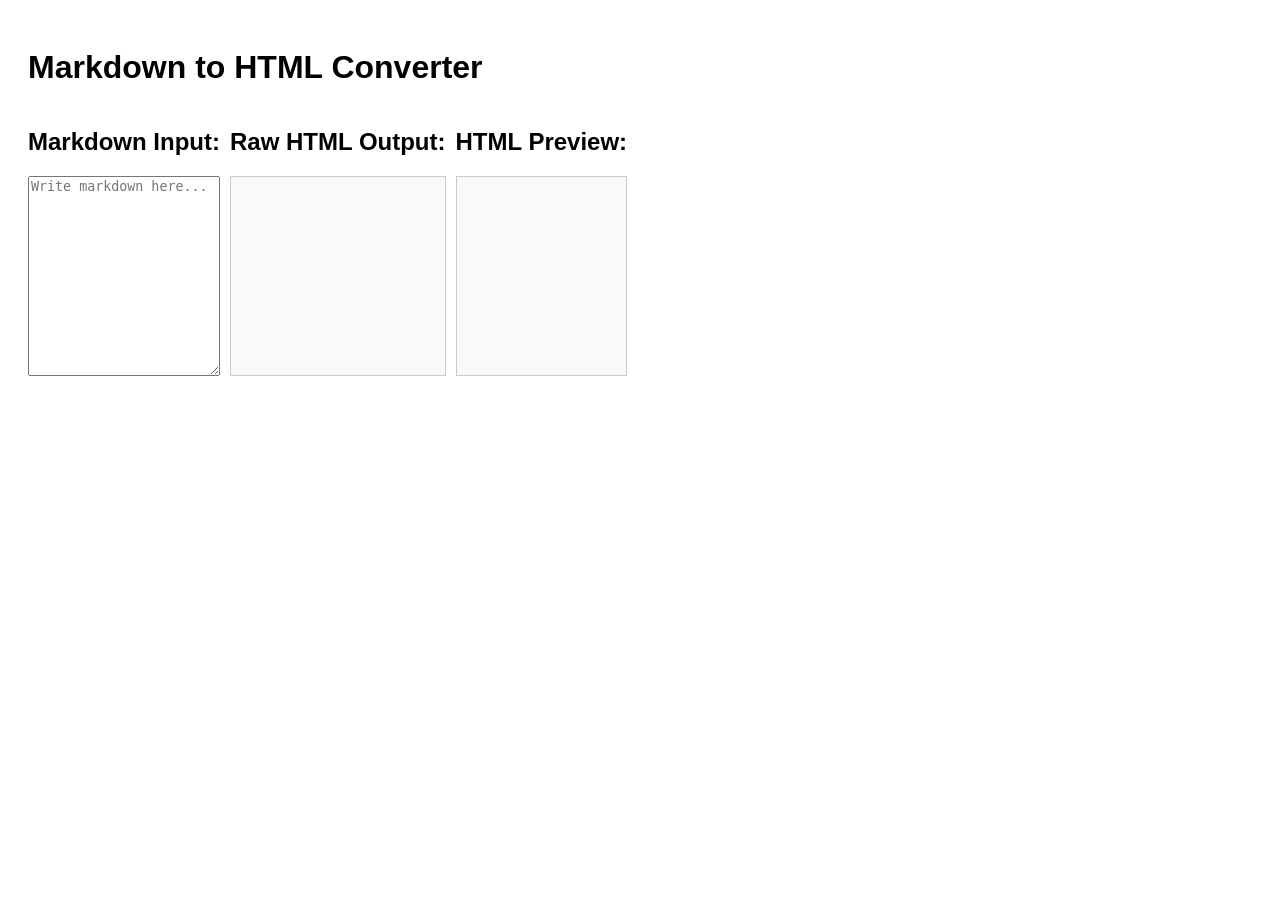
==== Projects/JS/Markdown_to_HTML_converter/index.html @ 43be8f77 "JS Certification project 1 done many work update letter like good looking UI using HTML CSS more JS " ====
<!DOCTYPE html>
<html lang="en">
<head>
  <meta charset="UTF-8">
  <meta name="viewport" content="width=device-width, initial-scale=1.0">
  <title>Markdown to HTML Converter</title>

  <link rel="stylesheet" href="styles.css">
</head>

<body>

<h1>Markdown to HTML Converter</h1>

<div id="container">

  <div class="container">
    <h2>Markdown Input:</h2>
    <textarea id="markdown-input" placeholder="Write markdown here..."></textarea>
  </div>

  <div class="container">
    <h2>Raw HTML Output:</h2>
    <div id="html-output"></div>
  </div>

  <div class="container">
    <h2>HTML Preview:</h2>
    <div id="preview"></div>
  </div>

</div>

<script src="script.js"></script>

</body>
</html>
---- Projects/JS/Markdown_to_HTML_converter/styles.css ----
*{
  box-sizing:border-box;
}

body{
  font-family: Arial, sans-serif;
  padding:20px;
}

#markdown-input{
  width:100%;
  height:120px;
}

#html-output,
#preview{
  width:100%;
  height:120px;
  border:1px solid #ccc;
  padding:10px;
  background:#f9f9f9;
  white-space:pre-wrap;
}

@media (min-width:600px){

  #container{
    display:flex;
    gap:10px;
  }

  #markdown-input,
  #html-output,
  #preview{
    height:200px;
  }

}
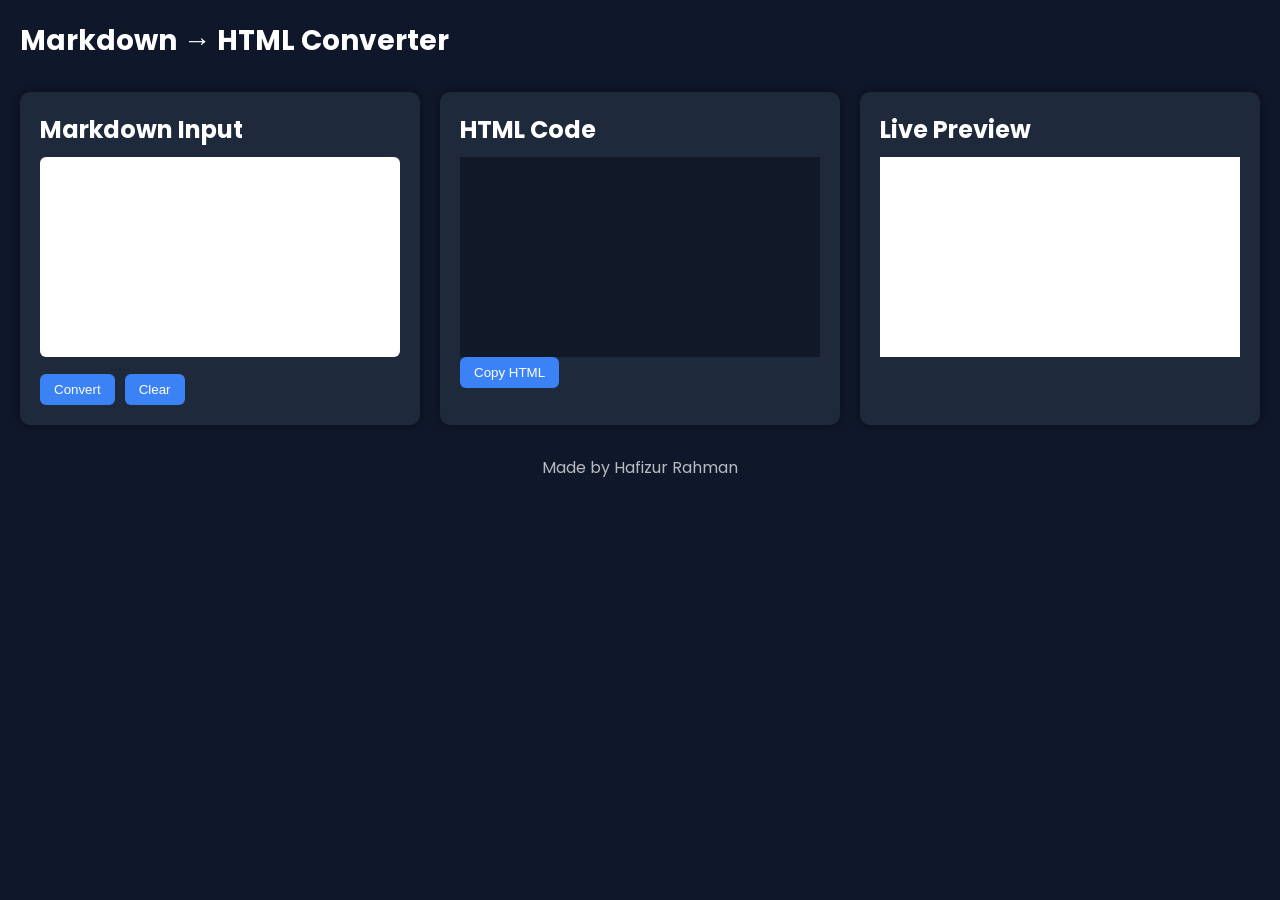
==== commit 4ae3360e: "some update in frontend but thisis not final its v2 This is V2 not final" ====
--- a/Projects/JS/Markdown_to_HTML_converter/index.html
+++ b/Projects/JS/Markdown_to_HTML_converter/index.html
@@ -2,35 +2,98 @@
 <html lang="en">
 <head>
   <meta charset="UTF-8">
+
+  <!-- Responsive design support -->
   <meta name="viewport" content="width=device-width, initial-scale=1.0">
-  <title>Markdown to HTML Converter</title>
+
+  <title>Markdown Converter</title>
+
+  <!-- Google Font-->
+  <link href="https://fonts.googleapis.com/css2?family=Poppins:wght@300;400;600&display=swap" rel="stylesheet">
 
   <link rel="stylesheet" href="styles.css">
 </head>
 
 <body>
 
-<h1>Markdown to HTML Converter</h1>
+<!--  HEADER -->
+<header>
 
-<div id="container">
+  <h1>Markdown → HTML Converter</h1>
 
-  <div class="container">
-    <h2>Markdown Input:</h2>
-    <textarea id="markdown-input" placeholder="Write markdown here..."></textarea>
+  
+</header>
+
+
+<!-- MAIN CONTAINER -->
+<div class="container">
+
+
+  <!--  Markdown Input Section -->
+  <div class="card">
+
+    <h2>Markdown Input</h2>
+
+    <!-- User markdown input -->
+    <textarea 
+      id="markdown-input"
+      placeholder="Write markdown here... Example: # Hello">
+    </textarea>
+
+    <!-- Buttons -->
+    <div class="buttons">
+
+      <button id="convert-btn">
+        Convert
+      </button>
+
+      <button id="clear-btn">
+        Clear
+      </button>
+
+    </div>
+
   </div>
 
-  <div class="container">
-    <h2>Raw HTML Output:</h2>
-    <div id="html-output"></div>
+
+
+  <!--Raw HTML Output  -->
+  <div class="card">
+
+    <h2>HTML Code</h2>
+
+    <!-- Converted HTML code -->
+    <pre id="html-output"></pre>
+
+    <!-- Copy Button -->
+    <button id="copy-btn">
+      Copy HTML
+    </button>
+
   </div>
 
-  <div class="container">
-    <h2>HTML Preview:</h2>
+
+
+  <!--  Preview Section  -->
+  <div class="card">
+
+    <h2>Live Preview</h2>
+
+    <!-- Browser rendered HTML -->
     <div id="preview"></div>
+
   </div>
 
 </div>
 
+
+<!-- Footer -->
+<footer>
+  <p>Made by Hafizur Rahman</p>
+</footer>
+
+
+<!-- JavaScript File -->
 <script src="script.js"></script>
 
 </body>
--- a/Projects/JS/Markdown_to_HTML_converter/styles.css
+++ b/Projects/JS/Markdown_to_HTML_converter/styles.css
@@ -1,38 +1,191 @@
+/* ===== Global Styles ===== */
+
 *{
+  margin:0;
+  padding:0;
   box-sizing:border-box;
 }
 
 body{
-  font-family: Arial, sans-serif;
+  font-family:'Poppins',sans-serif;
+
+  /* background color */
+  background:#0f172a;
+
+  color:white;
+
   padding:20px;
 }
 
-#markdown-input{
-  width:100%;
-  height:120px;
+
+/* ===== Header ===== */
+
+header{
+  display:flex;
+  justify-content:space-between;
+  align-items:center;
+
+  margin-bottom:30px;
 }
 
-#html-output,
-#preview{
-  width:100%;
-  height:120px;
-  border:1px solid #ccc;
-  padding:10px;
-  background:#f9f9f9;
-  white-space:pre-wrap;
+header h1{
+  font-size:28px;
 }
 
-@media (min-width:600px){
 
-  #container{
-    display:flex;
-    gap:10px;
-  }
+/* Toggle button */
 
-  #markdown-input,
-  #html-output,
-  #preview{
-    height:200px;
+#theme-toggle{
+  padding:8px 14px;
+  border:none;
+  background:#3b82f6;
+  color:white;
+  border-radius:6px;
+  cursor:pointer;
+}
+
+
+
+/* ===== Main Container ===== */
+
+.container{
+
+  display:grid;
+
+  grid-template-columns:1fr 1fr 1fr;
+
+  gap:20px;
+
+}
+
+
+/* ===== Card Layout ===== */
+
+.card{
+
+  background:#1e293b;
+
+  padding:20px;
+
+  border-radius:10px;
+
+  box-shadow:0 0 10px rgba(0,0,0,0.4);
+
+}
+
+.card h2{
+  margin-bottom:10px;
+}
+
+
+/* ===== Textarea ===== */
+
+textarea{
+
+  width:100%;
+
+  height:200px;
+
+  padding:10px;
+
+  border:none;
+
+  border-radius:6px;
+
+  resize:none;
+
+}
+
+
+/* ===== HTML Output ===== */
+
+#html-output{
+
+  background:#111827;
+
+  padding:10px;
+
+  min-height:200px;
+
+  overflow:auto;
+
+}
+
+
+/* ===== Preview ===== */
+
+#preview{
+
+  background:white;
+
+  color:black;
+
+  padding:10px;
+
+  min-height:200px;
+
+}
+
+
+
+/* ===== Buttons ===== */
+
+.buttons{
+
+  margin-top:10px;
+
+  display:flex;
+
+  gap:10px;
+
+}
+
+button{
+
+  padding:8px 14px;
+
+  border:none;
+
+  border-radius:6px;
+
+  background:#3b82f6;
+
+  color:white;
+
+  cursor:pointer;
+
+}
+
+button:hover{
+
+  background:#2563eb;
+
+}
+
+
+
+/* ===== Footer ===== */
+
+footer{
+
+  margin-top:30px;
+
+  text-align:center;
+
+  opacity:0.7;
+
+}
+
+
+
+/* ===== Responsive Design ===== */
+
+@media(max-width:900px){
+
+  .container{
+
+    grid-template-columns:1fr;
+
   }
 
 }
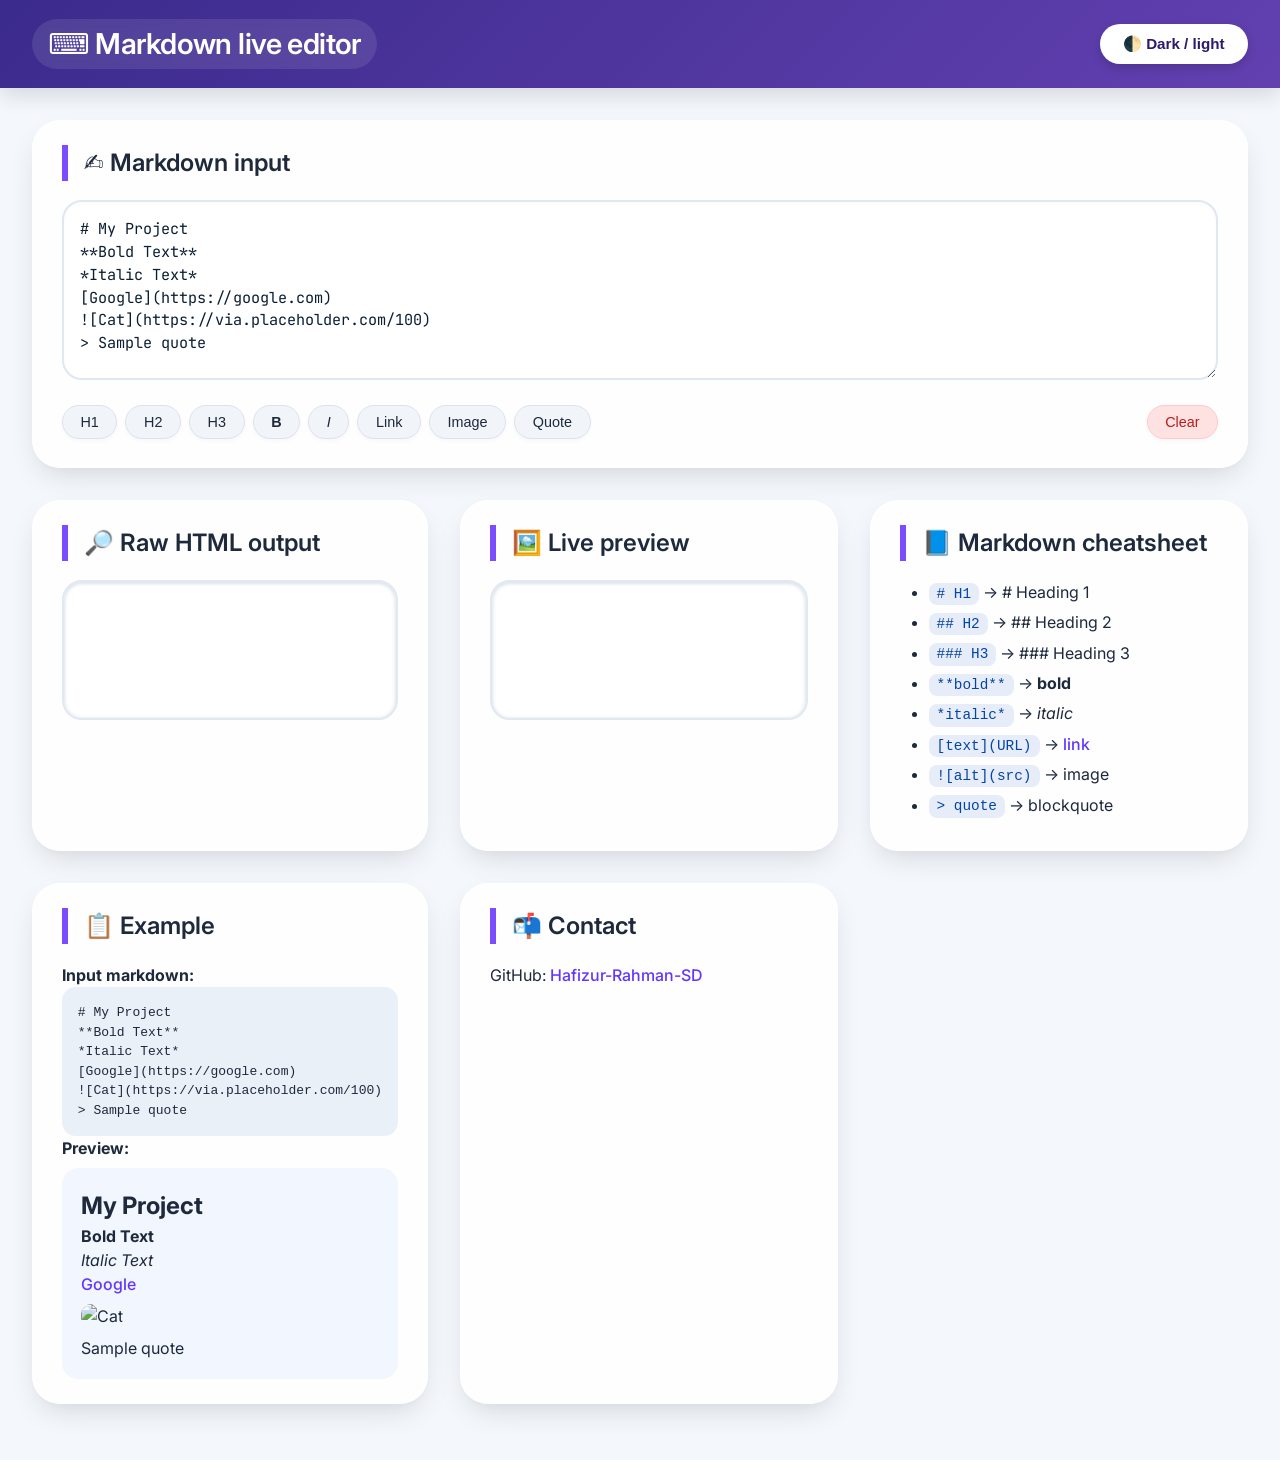
==== commit 06f2420a: "wd" ====
--- a/Projects/JS/Markdown_to_HTML_converter/index.html
+++ b/Projects/JS/Markdown_to_HTML_converter/index.html
@@ -1,100 +1,105 @@
 <!DOCTYPE html>
 <html lang="en">
 <head>
-  <meta charset="UTF-8">
+    <meta charset="UTF-8">
+    <meta name="viewport" content="width=device-width, initial-scale=1.0">
+    <title>Markdown live · smart editor</title>
+    <!-- external CSS link -->
+    <link rel="stylesheet" href="styles.css">
+    <!-- Google Font (optional but included in CSS) -->
+    <link rel="preconnect" href="https://fonts.googleapis.com">
+    <link rel="preconnect" href="https://fonts.gstatic.com" crossorigin>
+    <link href="https://fonts.googleapis.com/css2?family=Inter:opsz,wght@14..32,400;14..32,500;14..32,600&family=JetBrains+Mono&display=swap" rel="stylesheet">
+</head>
+<body>
+    <header>
+        <h1>⌨️ Markdown live editor</h1>
+        <button id="toggle-theme">🌓 Dark / light</button>
+    </header>
 
-  <!-- Responsive design support -->
-  <meta name="viewport" content="width=device-width, initial-scale=1.0">
+    <main>
+        <!-- Editor Section + Toolbar -->
+        <section class="card">
+            <h2>✍️ Markdown input</h2>
+            <textarea id="markdown-input" placeholder="# Hello world!  
+**bold** or *italic*  
+[link](https://example.com)  
+> quote ..."># My Project
+**Bold Text**  
+*Italic Text*  
+[Google](https://google.com)  
+![Cat](https://via.placeholder.com/100)  
+> Sample quote</textarea>
 
-  <title>Markdown Converter</title>
+            <!-- Toolbar with actions -->
+            <div class="toolbar">
+                <button data-action="h1">H1</button>
+                <button data-action="h2">H2</button>
+                <button data-action="h3">H3</button>
+                <button data-action="bold"><b>B</b></button>
+                <button data-action="italic"><i>I</i></button>
+                <button data-action="link">Link</button>
+                <button data-action="image">Image</button>
+                <button data-action="quote">Quote</button>
+                <button id="clear">Clear</button>
+            </div>
+        </section>
 
-  <!-- Google Font-->
-  <link href="https://fonts.googleapis.com/css2?family=Poppins:wght@300;400;600&display=swap" rel="stylesheet">
+        <!-- Output: raw HTML -->
+        <section class="card">
+            <h2>🔎 Raw HTML output</h2>
+            <div id="html-output" aria-label="raw html"></div>
+        </section>
 
-  <link rel="stylesheet" href="styles.css">
-</head>
+        <!-- Preview: rendered -->
+        <section class="card">
+            <h2>🖼️ Live preview</h2>
+            <div id="preview"></div>
+        </section>
 
-<body>
+        <!-- Cheatsheet Card -->
+        <section class="card">
+            <h2>📘 Markdown cheatsheet</h2>
+            <ul>
+                <li><code># H1</code> → # Heading 1</li>
+                <li><code>## H2</code> → ## Heading 2</li>
+                <li><code>### H3</code> → ### Heading 3</li>
+                <li><code>**bold**</code> → <b>bold</b></li>
+                <li><code>*italic*</code> → <i>italic</i></li>
+                <li><code>[text](URL)</code> → <a href="#">link</a></li>
+                <li><code>![alt](src)</code> → image</li>
+                <li><code>&gt; quote</code> → blockquote</li>
+            </ul>
+        </section>
 
-<!--  HEADER -->
-<header>
+        <!-- Example input/output -->
+        <section class="card">
+            <h2>📋 Example</h2>
+            <p><strong>Input markdown:</strong></p>
+            <pre># My Project
+**Bold Text**
+*Italic Text*
+[Google](https://google.com)
+![Cat](https://via.placeholder.com/100)
+> Sample quote</pre>
+            <p><strong>Preview:</strong></p>
+            <div class="example-preview">
+                <h1>My Project</h1>
+                <strong>Bold Text</strong><br>
+                <em>Italic Text</em><br>
+                <a href="https://google.com">Google</a><br>
+                <img src="https://via.placeholder.com/100" alt="Cat">
+                <blockquote>Sample quote</blockquote>
+            </div>
+        </section>
 
-  <h1>Markdown → HTML Converter</h1>
-
-  
-</header>
-
-
-<!-- MAIN CONTAINER -->
-<div class="container">
-
-
-  <!--  Markdown Input Section -->
-  <div class="card">
-
-    <h2>Markdown Input</h2>
-
-    <!-- User markdown input -->
-    <textarea 
-      id="markdown-input"
-      placeholder="Write markdown here... Example: # Hello">
-    </textarea>
-
-    <!-- Buttons -->
-    <div class="buttons">
-
-      <button id="convert-btn">
-        Convert
-      </button>
-
-      <button id="clear-btn">
-        Clear
-      </button>
-
-    </div>
-
-  </div>
-
-
-
-  <!--Raw HTML Output  -->
-  <div class="card">
-
-    <h2>HTML Code</h2>
-
-    <!-- Converted HTML code -->
-    <pre id="html-output"></pre>
-
-    <!-- Copy Button -->
-    <button id="copy-btn">
-      Copy HTML
-    </button>
-
-  </div>
-
-
-
-  <!--  Preview Section  -->
-  <div class="card">
-
-    <h2>Live Preview</h2>
-
-    <!-- Browser rendered HTML -->
-    <div id="preview"></div>
-
-  </div>
-
-</div>
-
-
-<!-- Footer -->
-<footer>
-  <p>Made by Hafizur Rahman</p>
-</footer>
-
-
-<!-- JavaScript File -->
-<script src="script.js"></script>
-
+        <!-- Contact -->
+        <section class="card">
+            <h2>📬 Contact</h2>
+            <p>GitHub: <a href="https://github.com/Hafizur-Rahman-SD" target="_blank">Hafizur-Rahman-SD</a></p>
+        </section>
+    </main>
+    
+<script>script.js</script>
 </body>
 </html>
--- a/Projects/JS/Markdown_to_HTML_converter/styles.css
+++ b/Projects/JS/Markdown_to_HTML_converter/styles.css
@@ -1,191 +1,313 @@
-/* ===== Global Styles ===== */
-
-*{
-  margin:0;
-  padding:0;
-  box-sizing:border-box;
-}
-
-body{
-  font-family:'Poppins',sans-serif;
-
-  /* background color */
-  background:#0f172a;
-
-  color:white;
-
-  padding:20px;
-}
-
-
-/* ===== Header ===== */
-
-header{
-  display:flex;
-  justify-content:space-between;
-  align-items:center;
-
-  margin-bottom:30px;
-}
-
-header h1{
-  font-size:28px;
-}
-
-
-/* Toggle button */
-
-#theme-toggle{
-  padding:8px 14px;
-  border:none;
-  background:#3b82f6;
-  color:white;
-  border-radius:6px;
-  cursor:pointer;
-}
-
-
-
-/* ===== Main Container ===== */
-
-.container{
-
-  display:grid;
-
-  grid-template-columns:1fr 1fr 1fr;
-
-  gap:20px;
-
-}
-
-
-/* ===== Card Layout ===== */
-
-.card{
-
-  background:#1e293b;
-
-  padding:20px;
-
-  border-radius:10px;
-
-  box-shadow:0 0 10px rgba(0,0,0,0.4);
-
-}
-
-.card h2{
-  margin-bottom:10px;
-}
-
-
-/* ===== Textarea ===== */
-
-textarea{
-
-  width:100%;
-
-  height:200px;
-
-  padding:10px;
-
-  border:none;
-
-  border-radius:6px;
-
-  resize:none;
-
-}
-
-
-/* ===== HTML Output ===== */
-
-#html-output{
-
-  background:#111827;
-
-  padding:10px;
-
-  min-height:200px;
-
-  overflow:auto;
-
-}
-
-
-/* ===== Preview ===== */
-
-#preview{
-
-  background:white;
-
-  color:black;
-
-  padding:10px;
-
-  min-height:200px;
-
-}
-
-
-
-/* ===== Buttons ===== */
-
-.buttons{
-
-  margin-top:10px;
-
-  display:flex;
-
-  gap:10px;
-
-}
-
-button{
-
-  padding:8px 14px;
-
-  border:none;
-
-  border-radius:6px;
-
-  background:#3b82f6;
-
-  color:white;
-
-  cursor:pointer;
-
-}
-
-button:hover{
-
-  background:#2563eb;
-
-}
-
-
-
-/* ===== Footer ===== */
-
-footer{
-
-  margin-top:30px;
-
-  text-align:center;
-
-  opacity:0.7;
-
-}
-
-
-
-/* ===== Responsive Design ===== */
-
-@media(max-width:900px){
-
-  .container{
-
-    grid-template-columns:1fr;
-
-  }
-
+/* ===== styles.css ===== */
+/* GLOBAL RESET & DESIGN TOKENS */
+* {
+    margin: 0;
+    padding: 0;
+    box-sizing: border-box;
+}
+
+body {
+    font-family: 'Inter', system-ui, -apple-system, 'Segoe UI', Roboto, Arial, sans-serif;
+    background: #f4f7fb;
+    color: #1e293b;
+    line-height: 1.5;
+    transition: background 0.2s ease, color 0.2s ease;
+    padding: 0 0 2rem 0;
+}
+
+/* dark mode base (toggled by JS) */
+body.dark {
+    background: #0f172a;
+    color: #e2e8f0;
+}
+
+/* ===== HEADER – sleek, with depth ===== */
+header {
+    display: flex;
+    justify-content: space-between;
+    align-items: center;
+    padding: 1.2rem 2rem;
+    background: linear-gradient(135deg, #3b2b8c, #6240b0);
+    color: white;
+    box-shadow: 0 8px 20px rgba(0, 0, 0, 0.12);
+    position: sticky;
+    top: 0;
+    z-index: 10;
+    backdrop-filter: blur(4px);
+    flex-wrap: wrap;
+    gap: 1rem;
+}
+
+header h1 {
+    font-weight: 600;
+    font-size: 1.8rem;
+    letter-spacing: -0.02em;
+    background: rgba(255,255,255,0.1);
+    padding: 0.2rem 1rem;
+    border-radius: 60px;
+    backdrop-filter: blur(4px);
+}
+
+#toggle-theme {
+    background: #ffffff;
+    border: none;
+    color: #2d1b69;
+    font-weight: 600;
+    padding: 0.6rem 1.4rem;
+    border-radius: 40px;
+    font-size: 0.95rem;
+    cursor: pointer;
+    box-shadow: 0 4px 10px rgba(0,0,0,0.15);
+    transition: 0.15s;
+    border: 1px solid rgba(255,255,255,0.3);
+}
+
+#toggle-theme:hover {
+    background: #f0eaff;
+    transform: scale(1.02);
+    box-shadow: 0 8px 16px rgba(0,0,0,0.2);
+}
+
+/* ===== MAIN – modern responsive grid ===== */
+main {
+    max-width: 1440px;
+    margin: 0 auto;
+    padding: 2rem 2rem;
+    display: grid;
+    grid-template-columns: 1fr;
+    gap: 2rem;
+}
+
+/* card – elegant glassmorphic white/dark */
+.card {
+    background: rgba(255, 255, 255, 0.85);
+    backdrop-filter: blur(2px);
+    padding: 1.5rem 1.8rem;
+    border-radius: 28px;
+    box-shadow: 0 12px 30px -8px rgba(0, 20, 40, 0.15), 0 4px 8px rgba(0,0,0,0.02);
+    border: 1px solid rgba(255,255,255,0.7);
+    transition: background 0.2s, border-color 0.2s;
+}
+
+body.dark .card {
+    background: rgba(26, 32, 44, 0.9);
+    border: 1px solid #334155;
+    box-shadow: 0 18px 30px -12px #020617;
+}
+
+.card h2 {
+    font-weight: 600;
+    font-size: 1.5rem;
+    margin-bottom: 1.2rem;
+    border-left: 6px solid #7c4dff;
+    padding-left: 1rem;
+    color: inherit;
+}
+
+/* editor textarea */
+#markdown-input {
+    width: 100%;
+    height: 180px;
+    padding: 1rem;
+    font-family: 'JetBrains Mono', 'Fira Code', monospace;
+    font-size: 0.95rem;
+    border: 2px solid #dfe7f0;
+    border-radius: 20px;
+    background: white;
+    color: #0b1e33;
+    resize: vertical;
+    transition: 0.1s;
+    line-height: 1.5;
+    box-shadow: inset 0 2px 5px rgba(0,0,0,0.02);
+}
+
+body.dark #markdown-input {
+    background: #1e293b;
+    border-color: #475569;
+    color: #f1f5f9;
+}
+
+#markdown-input:focus {
+    outline: none;
+    border-color: #8b6ef0;
+    box-shadow: 0 0 0 4px rgba(106, 66, 227, 0.15);
+}
+
+/* toolbar — modern compact */
+.toolbar {
+    display: flex;
+    flex-wrap: wrap;
+    gap: 0.5rem;
+    margin: 1.2rem 0 0.2rem;
+}
+
+.toolbar button {
+    background: #f1f4f9;
+    border: none;
+    padding: 0.5rem 1.1rem;
+    border-radius: 40px;
+    font-weight: 500;
+    font-size: 0.9rem;
+    color: #1e293b;
+    cursor: pointer;
+    transition: 0.1s ease;
+    box-shadow: 0 2px 4px rgba(0,0,0,0.03);
+    border: 1px solid #dce2ec;
+    display: inline-flex;
+    align-items: center;
+    justify-content: center;
+}
+
+.toolbar button:hover {
+    background: #e2e9f3;
+    border-color: #a28ae0;
+    transform: translateY(-1px);
+}
+
+body.dark .toolbar button {
+    background: #2d3a4f;
+    border-color: #475569;
+    color: #e9edf2;
+}
+
+body.dark .toolbar button:hover {
+    background: #3d4e68;
+    border-color: #9f8bef;
+}
+
+#clear {
+    background: #fee2e2;
+    color: #b91c1c;
+    border-color: #fecaca;
+    margin-left: auto;
+}
+body.dark #clear {
+    background: #451f1f;
+    color: #fecaca;
+    border-color: #752525;
+}
+
+/* html output & preview areas */
+#html-output, #preview {
+    border: 2px solid #e2e8f0;
+    border-radius: 20px;
+    padding: 1.2rem;
+    min-height: 140px;
+    background: #ffffff;
+    font-family: 'Inter', monospace;
+    overflow-x: auto;
+    white-space: pre-wrap;
+    word-break: break-word;
+    box-shadow: inset 0 1px 4px #cbd5e1;
+}
+
+body.dark #html-output, body.dark #preview {
+    background: #0f172a;
+    border-color: #334155;
+    color: #e2e8f0;
+    box-shadow: inset 0 2px 6px #030712;
+}
+
+#preview {
+    font-family: 'Inter', sans-serif;
+}
+
+/* preview inner style — makes headings etc visible */
+#preview h1 { font-size: 2em; margin: 0.5rem 0; }
+#preview h2 { font-size: 1.6em; }
+#preview h3 { font-size: 1.3em; }
+#preview blockquote {
+    border-left: 5px solid #a78bfa;
+    background: #f8f4ff;
+    padding: 0.8rem;
+    margin: 0.8rem 0;
+    border-radius: 12px;
+}
+body.dark #preview blockquote {
+    background: #1e1e3a;
+    border-left-color: #c4b5fd;
+}
+#preview img { max-width: 100%; height: auto; border-radius: 12px; }
+
+/* example preview + cheatsheet */
+.example-preview {
+    background: #f2f6ff;
+    border-radius: 16px;
+    padding: 1.2rem;
+    margin-top: 0.5rem;
+}
+body.dark .example-preview {
+    background: #1a2538;
+}
+.example-preview img {
+    max-width: 100px;
+    border-radius: 10px;
+    margin: 8px 0;
+}
+
+ul { padding-left: 1.8rem; margin: 0.5rem 0; }
+li { margin: 0.3rem 0; }
+code {
+    background: #e6edf8;
+    padding: 0.2rem 0.5rem;
+    border-radius: 8px;
+    font-size: 0.9rem;
+    color: #0444a7;
+}
+body.dark code {
+    background: #26334d;
+    color: #b9d0fa;
+}
+
+/* contact links */
+.card a {
+    color: #6236ff;
+    text-decoration: none;
+    font-weight: 500;
+    border-bottom: 1.5px dotted transparent;
+    transition: 0.1s;
+}
+.card a:hover {
+    border-bottom-color: #6236ff;
+}
+body.dark .card a {
+    color: #b6a2ff;
+}
+
+/* responsive grid for tablets & up */
+@media (min-width: 700px) {
+    main {
+        grid-template-columns: repeat(2, 1fr);
+    }
+    /* some cards naturally span */
+    .card:first-of-type {
+        grid-column: 1 / -1;  /* editor full width on first row */
+    }
+    .card:has(#html-output) {
+        grid-column: span 1;
+    }
+    .card:has(#preview) {
+        grid-column: span 1;
+    }
+}
+
+@media (min-width: 1100px) {
+    main {
+        grid-template-columns: repeat(3, 1fr);
+    }
+    .card:first-of-type { grid-column: 1 / -1; }  /* editor row */
+    .card:has(#html-output) { grid-column: span 1; }
+    .card:has(#preview) { grid-column: span 1; }
+    /* remaining cards fill */
+}
+
+/* small spacing touch */
+pre {
+    background: #eaf0f8;
+    padding: 1rem;
+    border-radius: 14px;
+    overflow-x: auto;
+}
+body.dark pre {
+    background: #1f2a41;
 }
